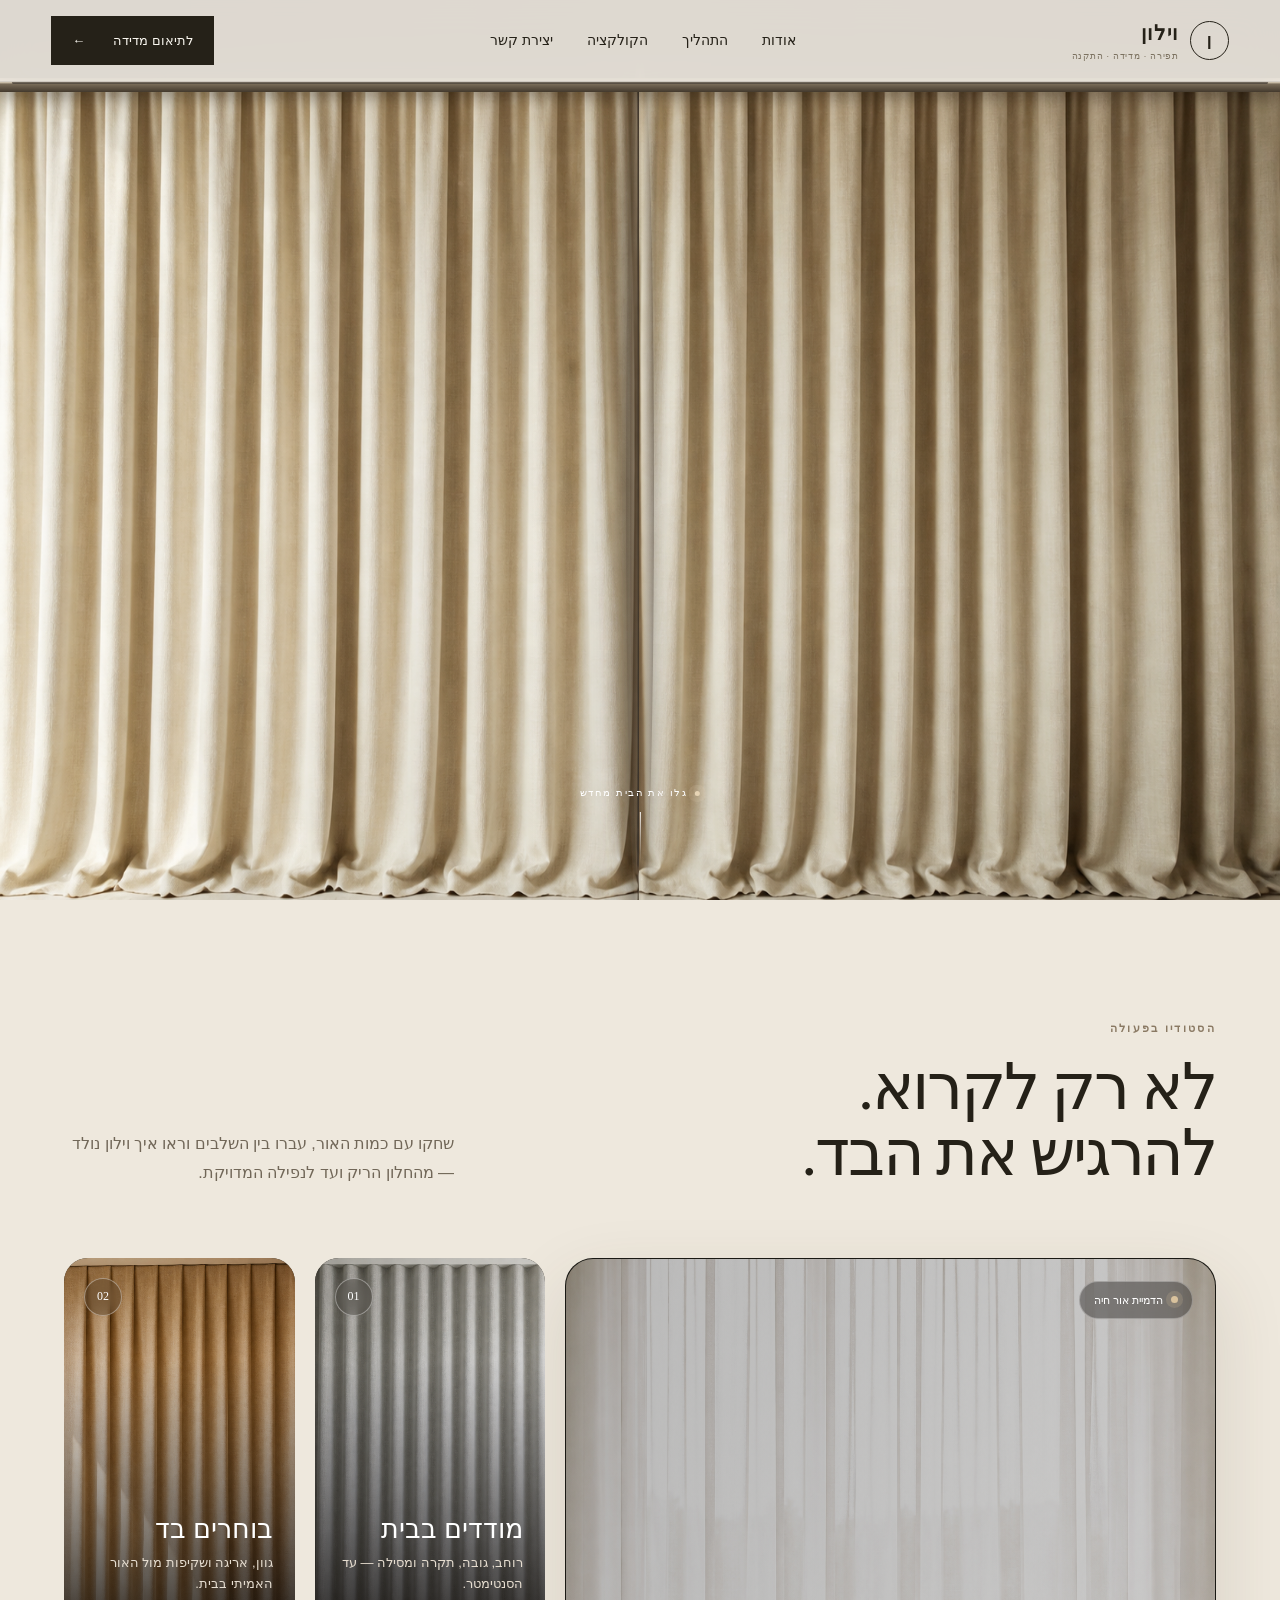
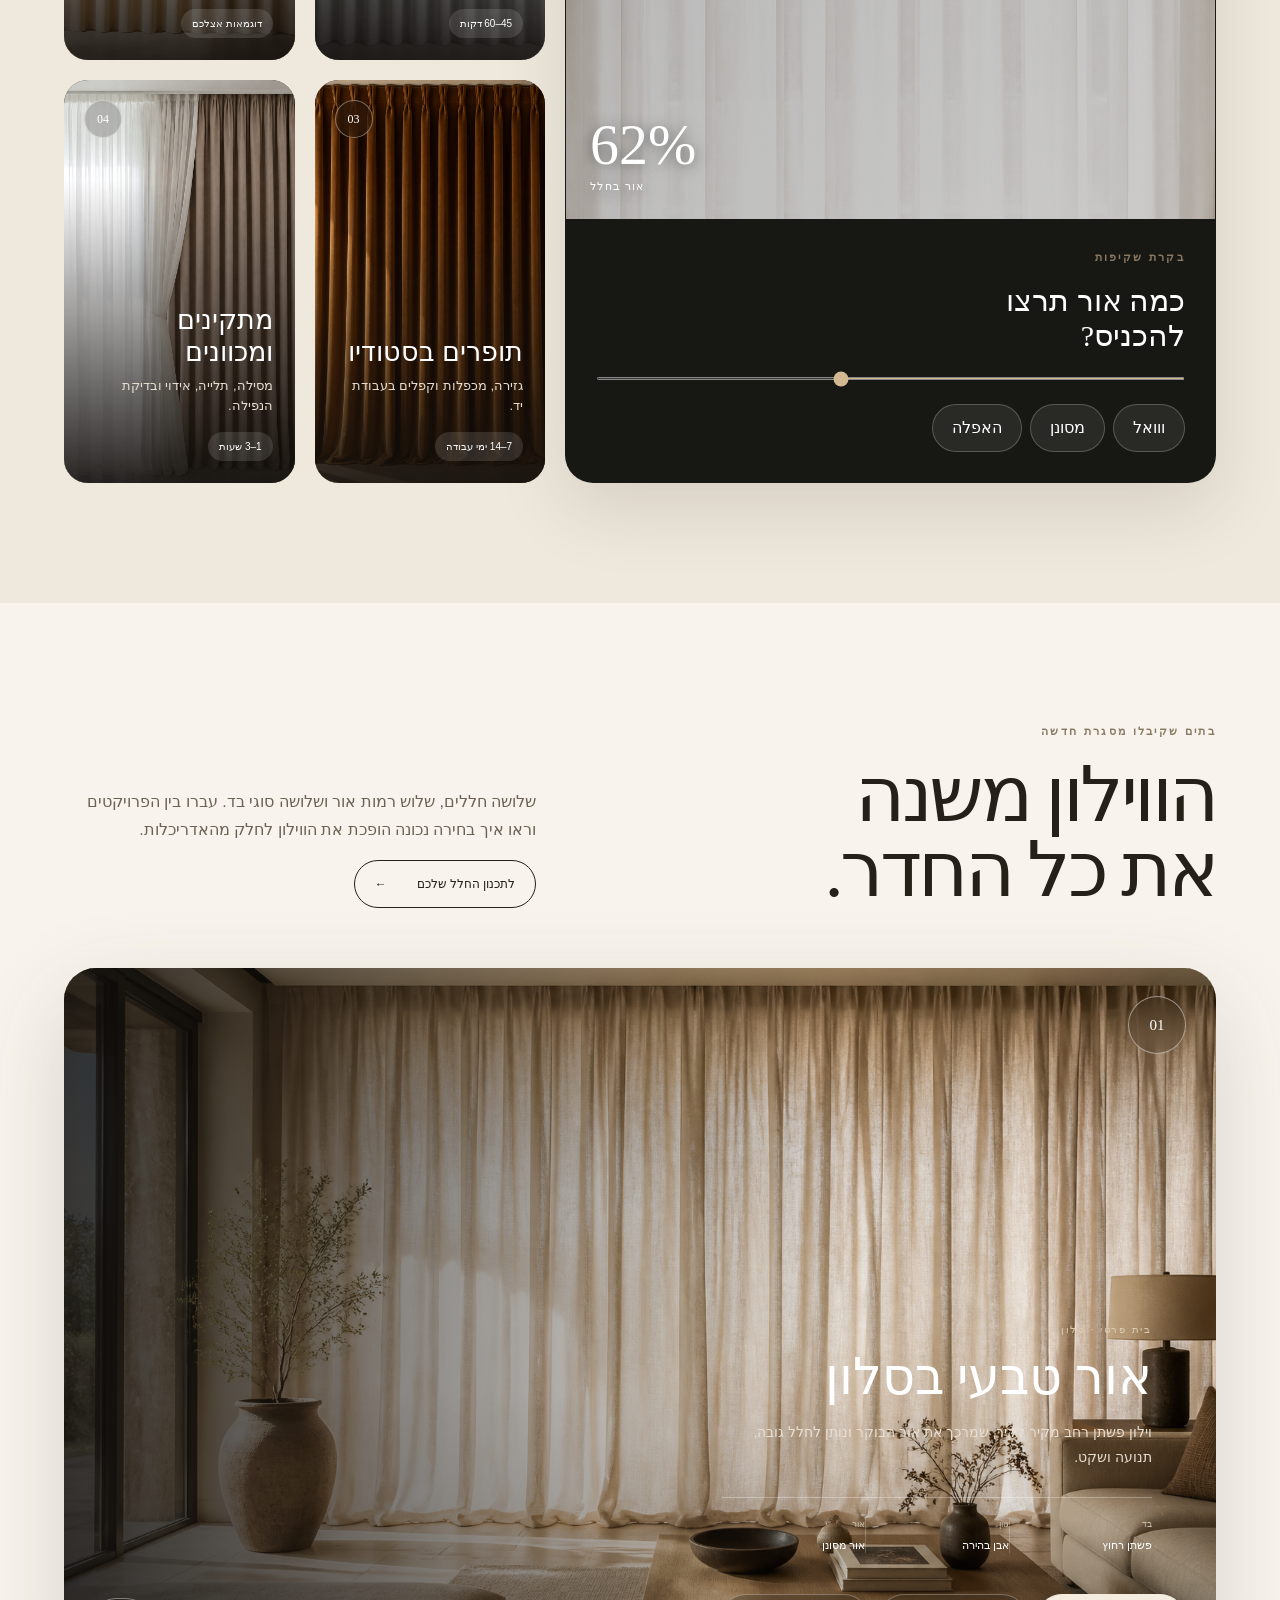
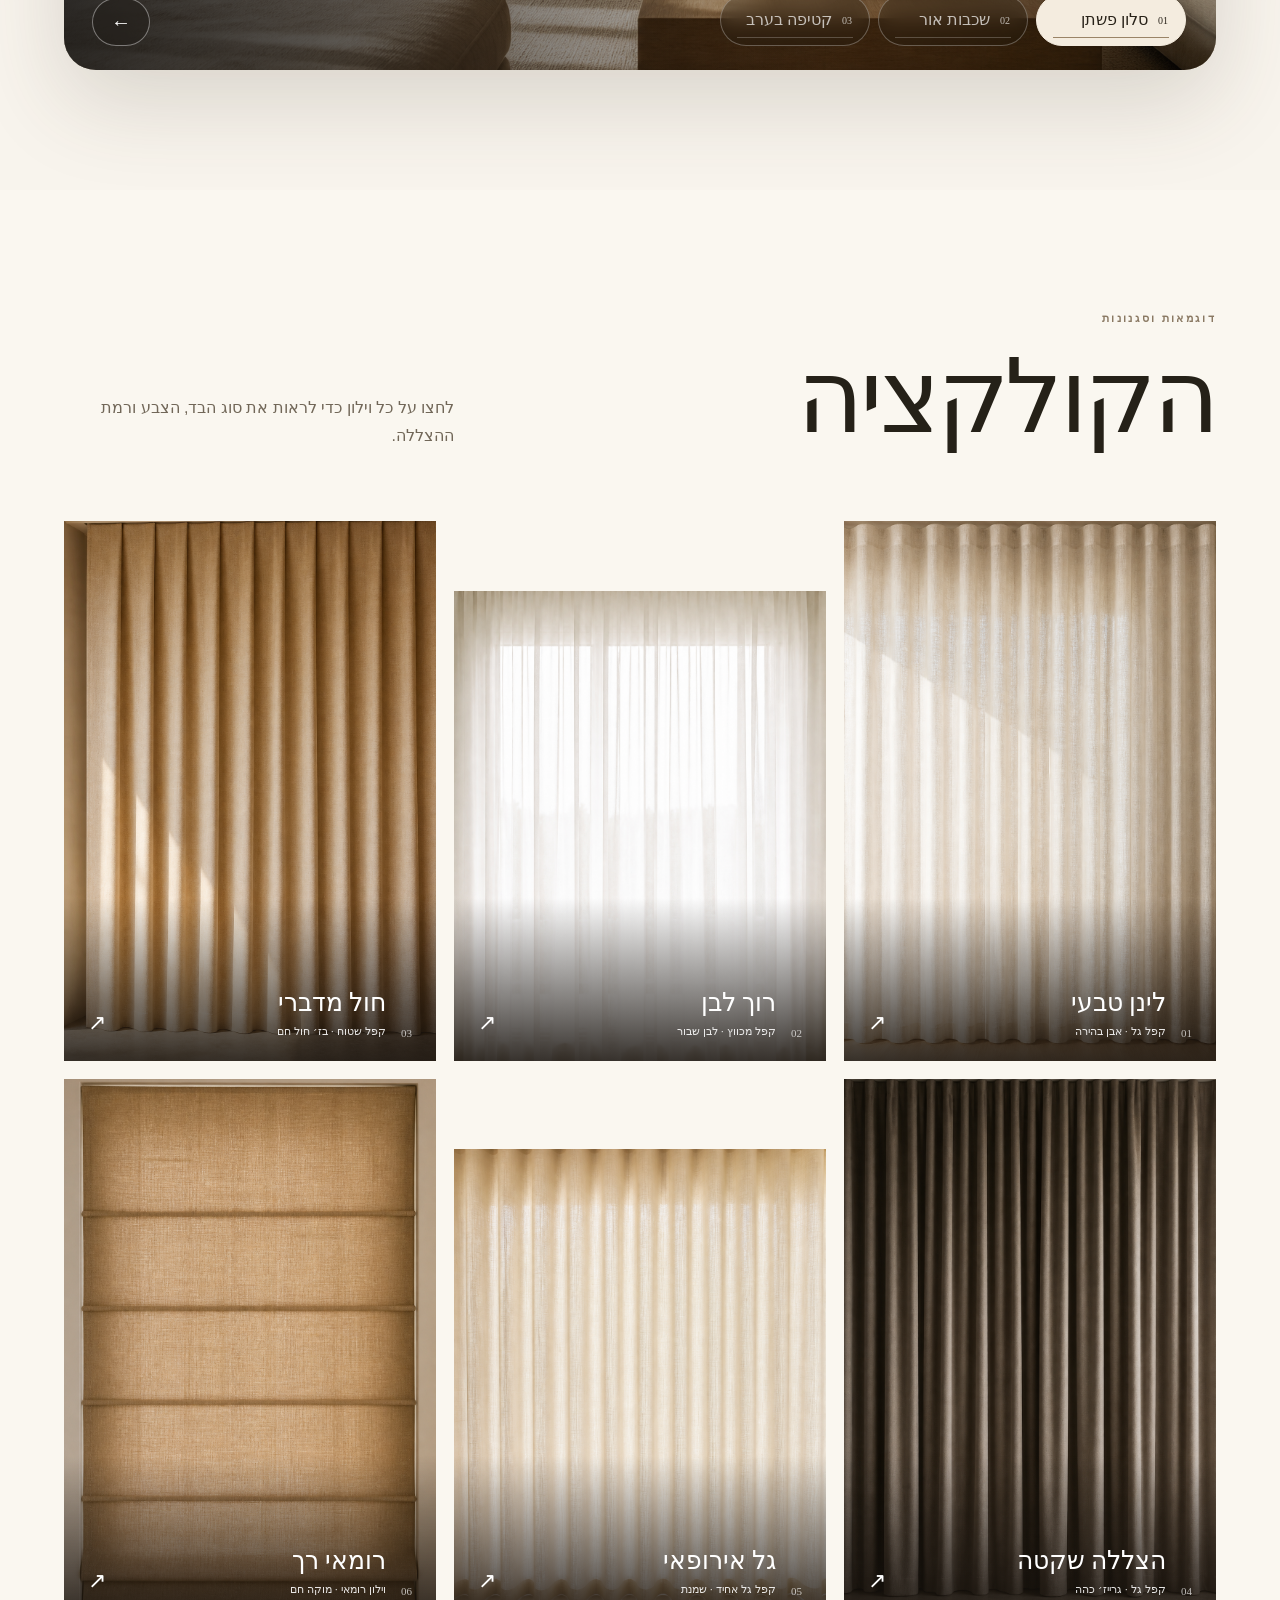
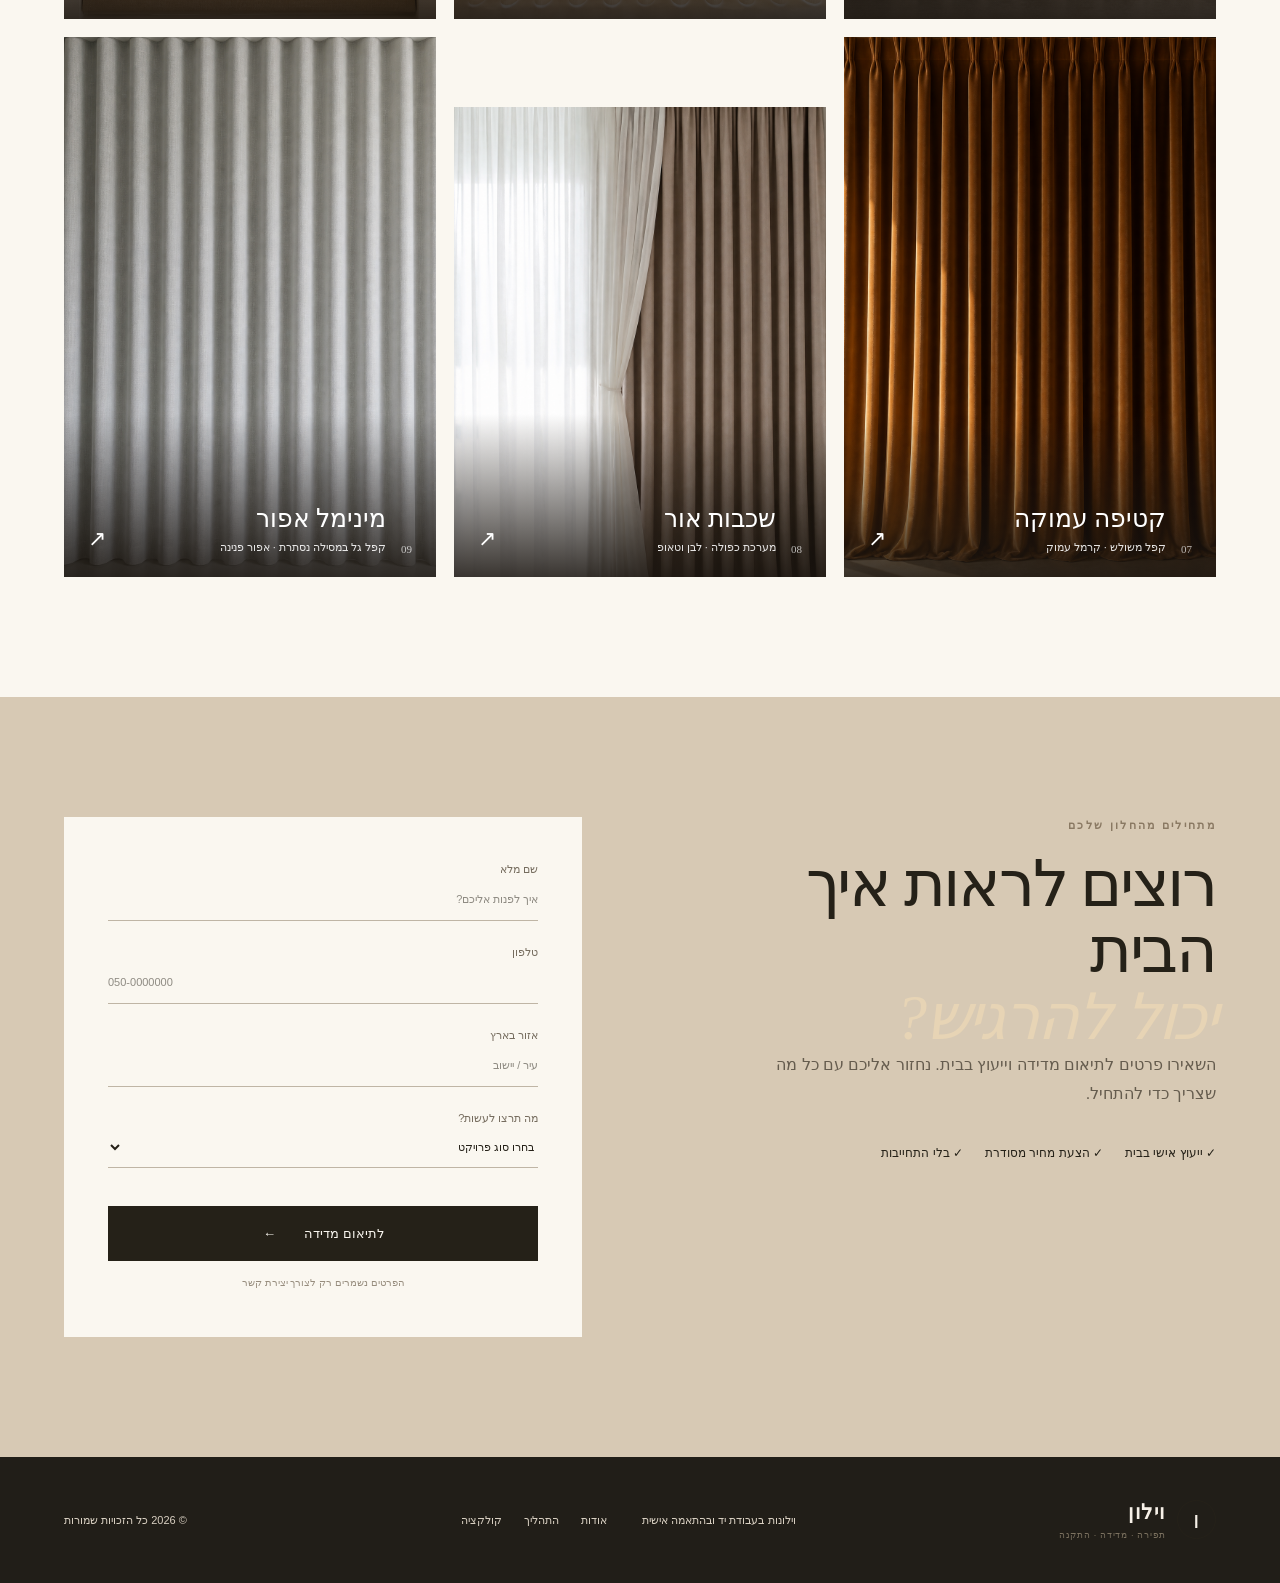
==== index.html @ 120be96b "Deploy curtain website to GitHub Pages" ====
<!doctype html>
<html lang="he" dir="rtl">
  <head>
    <meta charset="UTF-8" />
    <meta name="viewport" content="width=device-width, initial-scale=1.0" />
    <meta name="description" content="וילונות בעבודת יד — מדידה, תפירה והתקנה אישית עד הבית." />
    <meta property="og:title" content="וילון | בדיוק במידה" />
    <meta property="og:description" content="מדידה, תפירה והתקנה אישית עד הבית." />
    <meta property="og:image" content="https://galsapir123.github.io/og.png" />
    <title>וילון | תפירה והתקנה בהתאמה אישית</title>
    <script type="module" crossorigin src="/assets/pages-B0iGk4gT.js"></script>
    <link rel="stylesheet" crossorigin href="/assets/pages-BoLZmO8L.css">
  </head>
  <body><div id="root"></div></body>
</html>
---- assets/pages-BoLZmO8L.css ----
/*! tailwindcss v4.2.1 | MIT License | https://tailwindcss.com */
@layer theme{:root,:host{--font-sans:ui-sans-serif, system-ui, sans-serif, "Apple Color Emoji", "Segoe UI Emoji", "Segoe UI Symbol", "Noto Color Emoji";--font-mono:ui-monospace, SFMono-Regular, Menlo, Monaco, Consolas, "Liberation Mono", "Courier New", monospace;--spacing:.25rem;--default-font-family:var(--font-sans);--default-mono-font-family:var(--font-mono)}}@layer base{*,:after,:before,::backdrop{box-sizing:border-box;border:0 solid;margin:0;padding:0}::file-selector-button{box-sizing:border-box;border:0 solid;margin:0;padding:0}html,:host{-webkit-text-size-adjust:100%;tab-size:4;line-height:1.5;font-family:var(--default-font-family,ui-sans-serif, system-ui, sans-serif, "Apple Color Emoji", "Segoe UI Emoji", "Segoe UI Symbol", "Noto Color Emoji");font-feature-settings:var(--default-font-feature-settings,normal);font-variation-settings:var(--default-font-variation-settings,normal);-webkit-tap-highlight-color:transparent}hr{height:0;color:inherit;border-top-width:1px}abbr:where([title]){-webkit-text-decoration:underline dotted;text-decoration:underline dotted}h1,h2,h3,h4,h5,h6{font-size:inherit;font-weight:inherit}a{color:inherit;-webkit-text-decoration:inherit;-webkit-text-decoration:inherit;-webkit-text-decoration:inherit;-webkit-text-decoration:inherit;text-decoration:inherit}b,strong{font-weight:bolder}code,kbd,samp,pre{font-family:var(--default-mono-font-family,ui-monospace, SFMono-Regular, Menlo, Monaco, Consolas, "Liberation Mono", "Courier New", monospace);font-feature-settings:var(--default-mono-font-feature-settings,normal);font-variation-settings:var(--default-mono-font-variation-settings,normal);font-size:1em}small{font-size:80%}sub,sup{vertical-align:baseline;font-size:75%;line-height:0;position:relative}sub{bottom:-.25em}sup{top:-.5em}table{text-indent:0;border-color:inherit;border-collapse:collapse}:-moz-focusring{outline:auto}progress{vertical-align:baseline}summary{display:list-item}ol,ul,menu{list-style:none}img,svg,video,canvas,audio,iframe,embed,object{vertical-align:middle;display:block}img,video{max-width:100%;height:auto}button,input,select,optgroup,textarea{font:inherit;font-feature-settings:inherit;font-variation-settings:inherit;letter-spacing:inherit;color:inherit;opacity:1;background-color:#0000;border-radius:0}::file-selector-button{font:inherit;font-feature-settings:inherit;font-variation-settings:inherit;letter-spacing:inherit;color:inherit;opacity:1;background-color:#0000;border-radius:0}:where(select:is([multiple],[size])) optgroup{font-weight:bolder}:where(select:is([multiple],[size])) optgroup option{padding-inline-start:20px}::file-selector-button{margin-inline-end:4px}::placeholder{opacity:1}@supports (not ((-webkit-appearance:-apple-pay-button))) or (contain-intrinsic-size:1px){::placeholder{color:currentColor}@supports (color:color-mix(in lab, red, red)){::placeholder{color:color-mix(in oklab, currentcolor 50%, transparent)}}}textarea{resize:vertical}::-webkit-search-decoration{-webkit-appearance:none}::-webkit-date-and-time-value{min-height:1lh;text-align:inherit}::-webkit-datetime-edit{display:inline-flex}::-webkit-datetime-edit-fields-wrapper{padding:0}::-webkit-datetime-edit{padding-block:0}::-webkit-datetime-edit-year-field{padding-block:0}::-webkit-datetime-edit-month-field{padding-block:0}::-webkit-datetime-edit-day-field{padding-block:0}::-webkit-datetime-edit-hour-field{padding-block:0}::-webkit-datetime-edit-minute-field{padding-block:0}::-webkit-datetime-edit-second-field{padding-block:0}::-webkit-datetime-edit-millisecond-field{padding-block:0}::-webkit-datetime-edit-meridiem-field{padding-block:0}::-webkit-calendar-picker-indicator{line-height:1}:-moz-ui-invalid{box-shadow:none}button,input:where([type=button],[type=reset],[type=submit]){appearance:button}::file-selector-button{appearance:button}::-webkit-inner-spin-button{height:auto}::-webkit-outer-spin-button{height:auto}[hidden]:where(:not([hidden=until-found])){display:none!important}}@layer components;@layer utilities{.relative{position:relative}.start{inset-inline-start:var(--spacing)}.hidden{display:none}.table{display:table}}:root{--cream:#f4efe6;--paper:#faf7f0;--ink:#252118;--taupe:#a2947d;--brown:#6e5d47;--line:#25211829}*{box-sizing:border-box}html{scroll-behavior:smooth}body{background:var(--cream);color:var(--ink);margin:0;font-family:Arial,Noto Sans Hebrew,sans-serif}button,input,select{font:inherit}a{color:inherit;text-decoration:none}main{overflow:hidden}.section-pad{padding:120px max(5vw,28px)}.nav-shell{z-index:50;-webkit-backdrop-filter:blur(18px);backdrop-filter:blur(18px);background:#f4efe6e6;border-bottom:1px solid #2521181a;align-items:center;gap:42px;height:82px;padding:0 max(4vw,24px);display:flex;position:fixed;top:0;left:0;right:0}.brand{align-items:center;gap:11px;min-width:max-content;display:flex}.brand-mark{border:1px solid var(--ink);border-radius:50%;place-items:center;width:39px;height:39px;font-family:Georgia,serif;font-size:24px;display:grid}.brand b{letter-spacing:.08em;font-size:20px;display:block}.brand small{color:#7b715f;letter-spacing:.08em;margin-top:2px;font-size:9px;display:block}.nav-links{align-items:center;gap:34px;margin-inline:auto;font-size:14px;display:flex}.nav-links a{position:relative}.nav-links a:after{content:"";background:var(--ink);width:0;height:1px;transition:all .25s;position:absolute;bottom:-7px;right:0}.nav-links a:hover:after{width:100%}.nav-cta,.primary-button,.submit-button{border:1px solid var(--ink);background:var(--ink);color:var(--paper);justify-content:center;align-items:center;gap:28px;padding:14px 20px;font-size:13px;transition:all .25s;display:inline-flex}.nav-cta:hover,.primary-button:hover,.submit-button:hover{background:var(--brown);border-color:var(--brown)}.menu-button{background:0 0;border:0;font-size:24px;display:none}.curtain-stage{background:#211e18;height:100vh}.hero-sticky{--open:0;--sway:0;--gather:1;--room-light:.62;--room-scale:1.06;--hero-opacity:0;--hero-y:30px;--hero-scale:.97;--glow-opacity:0;--panel-light:1;--fold-opacity:.18;--hint-opacity:1;--sway-left:0deg;--sway-right:0deg;--edge-shift:0px;isolation:isolate;background:#211e18;height:100vh;position:sticky;top:0;overflow:hidden}.hero-room{filter:saturate(.72) sepia(.05) brightness(var(--room-light));transform:scale(var(--room-scale));will-change:transform,filter;background:linear-gradient(90deg,#1c181380,#1c18130f,#1c181366),url(https://images.unsplash.com/photo-1600566753190-17f0baa2a6c3?auto=format&fit=crop&w=2200&q=90) 50%/cover;position:absolute;inset:-3%}.hero-room:after{content:"";background:linear-gradient(#00000052,#0000 38%,#00000038);position:absolute;inset:0}.reveal-glow{z-index:1;opacity:var(--glow-opacity);mix-blend-mode:screen;background:radial-gradient(at 50% 48%,#ffefcd6b,#0000 55%);position:absolute;inset:0}.curtain-track{z-index:6;background:linear-gradient(#786b58,#c9bda8 32%,#786b58 44%,#43392d);height:14px;position:absolute;top:78px;left:0;right:0;box-shadow:0 5px 16px #140e0961}.curtain-track span{background:#1c171280;border-radius:5px;width:calc(100% - 24px);height:3px;position:absolute;top:3px;left:50%;transform:translate(-50%)}.hero-copy{z-index:2;text-align:center;color:#fff;opacity:var(--hero-opacity);transform:translateY(var(--hero-y)) scale(var(--hero-scale));will-change:opacity,transform;flex-direction:column;justify-content:center;align-items:center;padding:110px 24px 30px;display:flex;position:absolute;inset:0}.eyebrow{color:#8a7963;letter-spacing:.21em;text-transform:uppercase;margin:0 0 18px;font-size:11px;font-weight:700}.hero-copy .eyebrow{color:#e2d4bd}.hero-copy h1,.intro h2,.process h2,.craft h2,.collection h2,.contact h2,.modal h2{font-family:Georgia,Times New Roman,serif;font-weight:400;line-height:1.04}.hero-copy h1{letter-spacing:-.055em;margin:0;font-size:clamp(56px,8vw,116px)}.hero-copy h1 em,.craft h2 em,.contact h2 em{color:#e7d4b5;font-weight:400}.hero-sub{text-shadow:0 1px 8px #00000040;max-width:530px;margin:24px 0 30px;font-size:17px;line-height:1.8}.hero-copy .primary-button{color:#262118;background:#f5efe5;border-color:#fff}.curtain-panel{z-index:4;will-change:transform,filter;width:50.1%;filter:brightness(var(--panel-light)) drop-shadow(0 12px 20px #1c140d6b);background-image:url(/curtains/hero-curtain.png);background-repeat:no-repeat;background-size:200% 100%;position:absolute;top:78px;bottom:0;overflow:visible}.curtain-left{transform-origin:0;transform:scaleX(var(--gather)) skewY(var(--sway-left));background-position:0 0;left:0}.curtain-right{transform-origin:100%;transform:scaleX(var(--gather)) skewY(var(--sway-right));background-position:100% 0;right:0}.curtain-folds{pointer-events:none;mix-blend-mode:multiply;opacity:var(--fold-opacity);background:repeating-linear-gradient(90deg,#ffffff12 0,#0000 4%,#21160e21 9%,#0000 14%);position:absolute;inset:0}.curtain-edge{width:24px;transform:translateX(var(--edge-shift));will-change:transform;background:linear-gradient(90deg,#23170f47,#fff4da24,#2619106b);border-radius:50%;position:absolute;top:-2%;bottom:-2%;box-shadow:0 0 18px #160f0a4d}.curtain-left .curtain-edge{right:-9px}.curtain-right .curtain-edge{transform:translateX(calc(0px - var(--edge-shift)));left:-9px}.scroll-hint{z-index:7;color:#fff;letter-spacing:.15em;text-align:center;opacity:var(--hint-opacity);font-size:10px;position:absolute;bottom:36px;left:50%;transform:translate(-50%)}.scroll-hint i{background:linear-gradient(#fff,#0000);width:1px;height:52px;margin:12px auto 0;animation:1.7s ease-in-out infinite scrollPulse;display:block}.scroll-hint span:before{content:"";background:#e7d4b5;border-radius:50%;width:5px;height:5px;margin-left:8px;display:inline-block;box-shadow:0 0 0 6px #e7d4b524}@keyframes scrollPulse{0%,to{transform-origin:top;opacity:.5;transform:scaleY(.65)}50%{opacity:1;transform:scaleY(1)}}.hero-sticky{--about-opacity:0;--about-y:110px;--about-scale:.94}.reveal-about{z-index:3;width:min(72vw,1100px);height:min(70vh,680px);color:var(--ink);opacity:var(--about-opacity);transform:translateX(50%) translateY(var(--about-y)) scale(var(--about-scale));-webkit-backdrop-filter:blur(20px);backdrop-filter:blur(20px);will-change:opacity,transform;background:#f8f3ebf0;border:1px solid #ffffff4d;border-radius:30px;grid-template-columns:.9fr 1.1fr;display:grid;position:absolute;bottom:4vh;right:50%;overflow:hidden;box-shadow:0 35px 100px #130e0a61}.reveal-about-image{min-width:0;position:relative}.reveal-about-image img{object-fit:cover;width:100%;height:100%}.measure-chip{color:#fff;text-align:center;background:#211e18;border-radius:50%;place-items:center;width:105px;height:105px;font:24px Georgia;display:grid;position:absolute;bottom:20px;right:20px;box-shadow:0 14px 35px #00000040}.measure-chip small{letter-spacing:.05em;margin-top:4px;font:9px Arial;display:block}.reveal-about-copy{flex-direction:column;justify-content:center;padding:clamp(30px,5vw,70px);display:flex}.reveal-about-copy h2{letter-spacing:-.035em;margin:0 0 22px;font:400 clamp(38px,4vw,64px)/1.04 Georgia}.reveal-about-copy>p:not(.eyebrow){color:#655d50;margin:0;line-height:1.8}.about-facts{grid-template-columns:repeat(3,1fr);gap:8px;margin:27px 0;display:grid}.about-facts span{border:1px solid var(--line);text-align:center;border-radius:12px;padding:13px 9px;font-size:10px}.about-facts b{color:#9b876c;margin-bottom:5px;font:12px Georgia;display:block}.glass-button{border-color:var(--line);color:#fff;background:#262119;align-self:flex-start;align-items:center;gap:28px;display:inline-flex}.intro{background:var(--paper);grid-template-columns:1fr 1.35fr 1fr;gap:7vw;display:grid;position:relative}.section-index{color:#a2947d;font:italic 20px Georgia}.intro h2,.process h2,.craft h2,.collection h2,.contact h2{letter-spacing:-.035em;margin:0;font-size:clamp(42px,5vw,70px)}.intro-copy{padding-top:36px}.intro-copy p{color:#665e50;font-size:16px;line-height:1.85}.signature{border-top:1px solid var(--line);letter-spacing:.06em;margin-top:35px;padding-top:20px;font-size:12px}.process{background:#eee8dd}.process-head,.collection-head{justify-content:space-between;align-items:end;gap:40px;margin-bottom:70px;display:flex}.process-head>p,.collection-head>p{color:#716758;max-width:390px;line-height:1.8}.process-grid{grid-template-columns:1.15fr .85fr;gap:20px;display:grid}.light-lab{border:1px solid var(--line);color:#fff;background:#171713;border-radius:28px;overflow:hidden;box-shadow:0 26px 70px #45392a24}.lab-visual{height:560px;position:relative;overflow:hidden}.lab-visual img{object-fit:cover;width:100%;height:100%}.lab-shade{pointer-events:none;background:linear-gradient(110deg,#12110fe6,#1d1a16ad);transition:opacity .35s;position:absolute;inset:0}.live-pill{-webkit-backdrop-filter:blur(12px);backdrop-filter:blur(12px);background:#15131066;border:1px solid #ffffff4d;border-radius:99px;align-items:center;gap:8px;padding:10px 14px;font-size:11px;display:flex;position:absolute;top:22px;right:22px}.live-pill i{background:#d9c29d;border-radius:50%;width:7px;height:7px;animation:1.6s infinite livePulse;box-shadow:0 0 0 5px #d9c29d2e}.light-readout{text-shadow:0 2px 14px #00000080;flex-direction:column;align-items:flex-end;display:flex;position:absolute;bottom:24px;left:24px}.light-readout b{font:58px Georgia}.light-readout span{letter-spacing:.12em;font-size:11px}.lab-controls{grid-template-columns:1fr 1fr;align-items:end;gap:24px;padding:30px;display:grid}.lab-controls h3{margin:0;font:30px Georgia}.lab-controls input{accent-color:#d2b991;cursor:pointer;grid-column:1/-1;width:100%;height:3px}.light-presets{grid-column:1/-1;gap:8px;display:flex}.light-presets button,.glass-button{color:#fff;cursor:pointer;background:#ffffff14;border:1px solid #ffffff38;border-radius:99px;padding:11px 19px;transition:all .25s}.light-presets button:hover,.light-presets button.active{color:#292219;background:#f1e5d3;border-color:#f1e5d3}.process-steps{grid-template-columns:1fr 1fr;gap:20px;display:grid}.process-step{color:#fff;isolation:isolate;background:#29251f;border-radius:24px;min-height:360px;position:relative;overflow:hidden}.process-step:after{content:"";z-index:-1;background:linear-gradient(#0000 25%,#110e0be6);position:absolute;inset:0}.process-step img{z-index:-2;object-fit:cover;width:100%;height:100%;transition:transform .6s;position:absolute;inset:0}.process-step:hover img{transform:scale(1.06)}.process-step>span{-webkit-backdrop-filter:blur(9px);backdrop-filter:blur(9px);background:#19141033;border:1px solid #ffffff61;border-radius:50%;place-items:center;width:38px;height:38px;font:12px Georgia;display:grid;position:absolute;top:20px;left:20px}.process-step>div{position:absolute;bottom:22px;left:22px;right:22px}.process-step h3{margin:0 0 8px;font:27px Georgia}.process-step p{color:#e6ddd0;margin:0 0 15px;font-size:13px;line-height:1.6}.process-step small{background:#ffffff1f;border-radius:99px;padding:7px 11px;font-size:10px;display:inline-block}@keyframes livePulse{50%{box-shadow:0 0 0 9px #d9c29d00}}.projects{background:#f8f4ed}.projects-head{grid-template-columns:1.1fr .9fr;align-items:end;gap:8vw;margin-bottom:60px;display:grid}.projects-head h2{letter-spacing:-.045em;margin:0;font:400 clamp(48px,6vw,86px)/.98 Georgia}.projects-head>div:last-child{max-width:470px}.projects-head>div:last-child p{color:#6b6254;line-height:1.8}.outline-button{border:1px solid var(--ink);border-radius:99px;align-items:center;gap:30px;margin-top:15px;padding:14px 20px;font-size:12px;transition:all .25s;display:inline-flex}.outline-button:hover{background:var(--ink);color:#fff}.project-stage{background:#c8bca9;border-radius:32px;height:min(78vh,820px);position:relative;overflow:hidden;box-shadow:0 30px 90px #483b2b2e}.project-slide{opacity:0;pointer-events:none;transition:opacity .65s,transform 1.1s;position:absolute;inset:0;transform:scale(1.035)}.project-slide.active{opacity:1;pointer-events:auto;transform:scale(1)}.project-slide>img{object-fit:cover;width:100%;height:100%}.project-gradient{background:linear-gradient(90deg,#120f0cd6 0,#120f0c61 38%,#0000 68%),linear-gradient(#0000 60%,#120f0c40);position:absolute;inset:0}.project-number{color:#fff;-webkit-backdrop-filter:blur(10px);backdrop-filter:blur(10px);background:#14110d26;border:1px solid #ffffff73;border-radius:50%;place-items:center;width:58px;height:58px;font:15px Georgia;display:grid;position:absolute;top:28px;right:30px}.project-info{color:#fff;width:min(430px,42vw);position:absolute;bottom:13vh;right:5vw}.project-info>p{color:#ddcbb0;letter-spacing:.18em;margin:0 0 14px;font-size:10px}.project-info h3{margin:0 0 18px;font:400 clamp(38px,4vw,61px)/1 Georgia}.project-info>span{color:#e8dfd3;max-width:400px;font-size:14px;line-height:1.75;display:block}.project-info dl{border-top:1px solid #ffffff4d;grid-template-columns:repeat(3,1fr);margin:28px 0 0;padding-top:20px;display:grid}.project-info dl div{border-left:1px solid #ffffff38;padding-left:14px}.project-info dl div:last-child{border-left:0}.project-info dt{color:#cabda9;margin-bottom:5px;font-size:9px}.project-info dd{margin:0;font-size:11px}.project-tabs{z-index:4;gap:8px;display:flex;position:absolute;bottom:24px;left:110px;right:30px}.project-tabs button{color:#ffffffb3;-webkit-backdrop-filter:blur(12px);backdrop-filter:blur(12px);cursor:pointer;background:#15120e38;border:1px solid #ffffff47;border-radius:99px;align-items:center;gap:10px;min-width:150px;padding:13px 17px;transition:all .25s;display:flex;position:relative}.project-tabs button span{font:10px Georgia}.project-tabs button i{background:#ffffff38;height:1px;position:absolute;bottom:7px;left:16px;right:16px}.project-tabs button.active{color:#282219;background:#f4ecdf;border-color:#f4ecdf}.project-tabs button.active i{background:#9a8467}.project-next{z-index:4;color:#fff;-webkit-backdrop-filter:blur(12px);backdrop-filter:blur(12px);cursor:pointer;background:#15120e40;border:1px solid #fff6;border-radius:99px;width:58px;height:48px;font-size:20px;transition:all .25s;position:absolute;bottom:24px;left:28px}.project-next:hover{color:#282219;background:#f4ecdf}.collection{background:var(--paper)}.collection h2{font-size:clamp(60px,8vw,110px)}.gallery{grid-template-columns:repeat(3,1fr);gap:18px;display:grid}.curtain-card{cursor:pointer;text-align:right;background:#c5b9a8;border:0;height:540px;padding:0;position:relative;overflow:hidden}.curtain-card:nth-child(2),.curtain-card:nth-child(5),.curtain-card:nth-child(8){height:470px;margin-top:70px}.curtain-card img{object-fit:cover;filter:none;width:100%;height:100%;transition:transform .6s,filter .4s}.curtain-card:hover img{filter:contrast(1.03);transform:scale(1.025)}.card-overlay{color:#fff;background:linear-gradient(#0000,#19140fdb);align-items:end;gap:15px;padding:90px 24px 22px;display:flex;position:absolute;inset:auto 0 0}.card-overlay>span{opacity:.7;font:11px Georgia}.card-overlay div{flex:1}.card-overlay h3{margin:0 0 6px;font:400 25px Georgia}.card-overlay p{opacity:.88;margin:0;font-size:11px}.card-overlay b{font-size:22px;font-weight:400}.contact{background:#d7c9b4;grid-template-columns:1fr 1fr;gap:9vw;display:grid}.contact-copy>p:not(.eyebrow){color:#655c4e;max-width:470px;line-height:1.8}.contact-facts{flex-wrap:wrap;gap:22px;margin-top:35px;font-size:12px;display:flex}.contact form{background:var(--paper);min-height:520px;padding:44px}.contact label{color:#766d5f;margin-bottom:23px;font-size:11px;display:block}.contact input,.contact select{width:100%;color:var(--ink);background:0 0;border:0;border-bottom:1px solid #bfb5a5;outline:0;padding:13px 0;display:block}.contact input:focus,.contact select:focus{border-color:var(--ink)}.submit-button{border:0;width:100%;margin-top:15px;padding:18px}.contact form>small{text-align:center;color:#978d7e;margin-top:14px;font-size:10px;display:block}.success{text-align:center;flex-direction:column;justify-content:center;align-items:center;min-height:420px;display:flex}.success b{font:34px Georgia}.success p{color:#746a5a}.success button{background:0 0;border:0;border-bottom:1px solid;padding:8px}footer{color:#d8cfc1;background:#211e18;grid-template-columns:1fr auto 1fr auto;align-items:center;gap:35px;padding:40px 5vw;font-size:11px;display:grid}footer>div{gap:22px;display:flex}.footer-brand{color:#f7f1e8}.modal-backdrop{z-index:100;-webkit-backdrop-filter:blur(8px);backdrop-filter:blur(8px);background:#191510bd;place-items:center;padding:24px;display:grid;position:fixed;inset:0}.modal{background:var(--paper);grid-template-columns:1.1fr .9fr;width:min(980px,96vw);max-height:88vh;display:grid;position:relative;overflow:auto;box-shadow:0 30px 90px #00000059}.modal>img{object-fit:cover;width:100%;height:100%;min-height:590px}.modal-copy{padding:70px 55px}.modal-copy h2{margin-bottom:20px;font-size:52px}.modal-copy>p:not(.eyebrow){color:#716758;line-height:1.8}.modal dl{margin:30px 0}.modal dl div{border-bottom:1px solid var(--line);justify-content:space-between;padding:14px 0;display:flex}.modal dt{color:#8a8173;font-size:12px}.modal dd{margin:0;font-size:13px}.modal-close{z-index:2;cursor:pointer;background:#faf7f0cc;border:1px solid #00000029;border-radius:50%;width:38px;height:38px;font-size:25px;position:absolute;top:18px;left:18px}@media (width<=900px){.nav-shell{height:70px}.nav-cta{display:none}.menu-button{margin-right:auto;display:block}.nav-links{background:var(--paper);flex-direction:column;align-items:stretch;gap:0;padding:10px 20px;display:none;position:absolute;top:70px;left:16px;right:16px;box-shadow:0 15px 35px #0000001f}.nav-links.open{display:flex}.nav-links a{border-bottom:1px solid var(--line);padding:15px}.section-pad{padding:82px 22px}.intro{grid-template-columns:1fr}.section-index{display:none}.intro-copy{padding-top:0}.process-head,.collection-head{display:block}.steps{grid-template-columns:1fr 1fr}.steps article{border-bottom:1px solid var(--line)}.craft{grid-template-columns:1fr}.craft-image{min-height:480px}.craft-badge{bottom:-50px;left:20px}.craft-copy{padding-top:40px}.gallery{grid-template-columns:1fr 1fr}.curtain-card,.curtain-card:nth-child(2),.curtain-card:nth-child(5),.curtain-card:nth-child(8){height:400px;margin-top:0}.contact{grid-template-columns:1fr}.contact form{padding:30px 22px}footer{text-align:center;grid-template-columns:1fr}footer .brand,footer>div{justify-self:center}.modal{grid-template-columns:1fr}.modal>img{height:320px;min-height:0}.modal-copy{padding:35px 26px}.modal-copy h2{font-size:42px}}@media (width<=560px){.brand small{display:none}.curtain-panel{width:50.05%}.hero-copy h1{font-size:54px}.hero-sub{font-size:14px}.intro h2,.process h2,.craft h2,.contact h2{font-size:40px}.steps{grid-template-columns:1fr}.steps article{min-height:295px}.gallery{grid-template-columns:1fr}.curtain-card,.curtain-card:nth-child(2),.curtain-card:nth-child(5),.curtain-card:nth-child(8){height:560px}.contact-facts{flex-direction:column;gap:10px}.modal-backdrop{padding:10px}.modal{max-height:94vh}.modal>img{height:250px}}@media (prefers-reduced-motion:reduce){html{scroll-behavior:auto}.curtain-panel,.hero-copy,.curtain-card img{transition:none!important}}@media (width<=900px){.projects-head{grid-template-columns:1fr;gap:25px}.project-stage{height:780px}.project-gradient{background:linear-gradient(0deg,#120f0ce6 0,#120f0c2e 68%,#0000)}.project-info{width:calc(100% - 56px);bottom:130px;right:28px}.project-tabs{left:90px;right:22px;overflow-x:auto}.project-tabs button{min-width:135px}.project-next{left:20px}.project-info dl{max-width:440px}}@media (width<=560px){.projects-head h2{font-size:48px}.project-stage{border-radius:22px;height:720px}.project-slide>img{object-position:center}.project-info{width:calc(100% - 40px);bottom:145px;right:20px}.project-info h3{font-size:38px}.project-info>span{font-size:12px}.project-info dl{margin-top:18px}.project-tabs{gap:6px;bottom:16px;left:72px;right:14px}.project-tabs button{min-width:116px;padding:11px 12px;font-size:10px}.project-next{width:48px;height:43px;bottom:16px;left:12px}.project-number{width:48px;height:48px;top:18px;right:18px}}@media (width<=900px){.reveal-about{grid-template-columns:.8fr 1.2fr;width:78vw;height:68vh}.reveal-about-copy{padding:28px}.reveal-about-copy h2{font-size:38px}.about-facts{grid-template-columns:1fr}.about-facts span{padding:8px}.process-grid{grid-template-columns:1fr}.lab-visual{height:520px}.process-steps{grid-template-columns:1fr 1fr}.process-step{min-height:420px}}@media (width<=560px){.curtain-stage{height:100vh}.curtain-track,.curtain-panel{top:69px}.reveal-about{border-radius:22px;grid-template-columns:1fr;width:72vw;height:76vh;bottom:3vh}.reveal-about-image{height:30vh}.reveal-about-copy{padding:20px}.reveal-about-copy h2{margin-bottom:12px;font-size:31px}.reveal-about-copy>p:not(.eyebrow){font-size:12px;line-height:1.55}.about-facts{margin:14px 0;display:flex}.about-facts span{flex:1;font-size:8px}.measure-chip{width:74px;height:74px;font-size:17px}.glass-button{padding:10px 14px}.lab-visual{height:480px}.lab-controls{grid-template-columns:1fr;padding:24px}.light-presets{grid-template-columns:repeat(3,1fr);display:grid}.light-presets button{padding:10px 6px}.process-steps{grid-template-columns:1fr}.process-step{min-height:440px}}
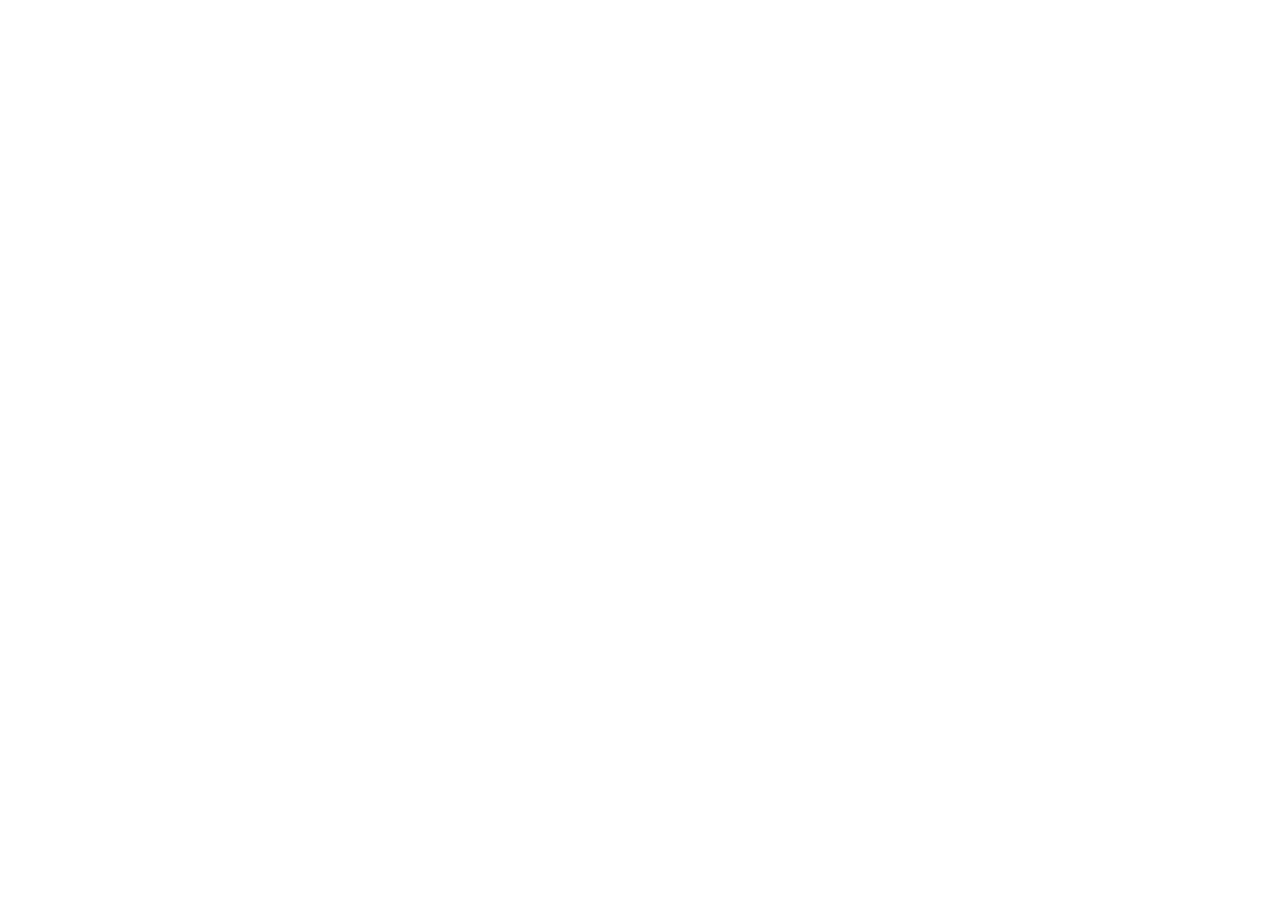
==== commit 3f4c9956: "Fix GitHub Pages subpath assets" ====
--- a/index.html
+++ b/index.html
@@ -6,10 +6,10 @@
     <meta name="description" content="וילונות בעבודת יד — מדידה, תפירה והתקנה אישית עד הבית." />
     <meta property="og:title" content="וילון | בדיוק במידה" />
     <meta property="og:description" content="מדידה, תפירה והתקנה אישית עד הבית." />
-    <meta property="og:image" content="https://galsapir123.github.io/og.png" />
+    <meta property="og:image" content="https://www.liorsapir.site/curtain-atelier/og.png" />
     <title>וילון | תפירה והתקנה בהתאמה אישית</title>
-    <script type="module" crossorigin src="/assets/pages-B0iGk4gT.js"></script>
-    <link rel="stylesheet" crossorigin href="/assets/pages-BoLZmO8L.css">
+    <script type="module" crossorigin src="/curtain-atelier/assets/pages-CJapa-zt.js"></script>
+    <link rel="stylesheet" crossorigin href="/curtain-atelier/assets/pages-DW2xz9iV.css">
   </head>
   <body><div id="root"></div></body>
 </html>
